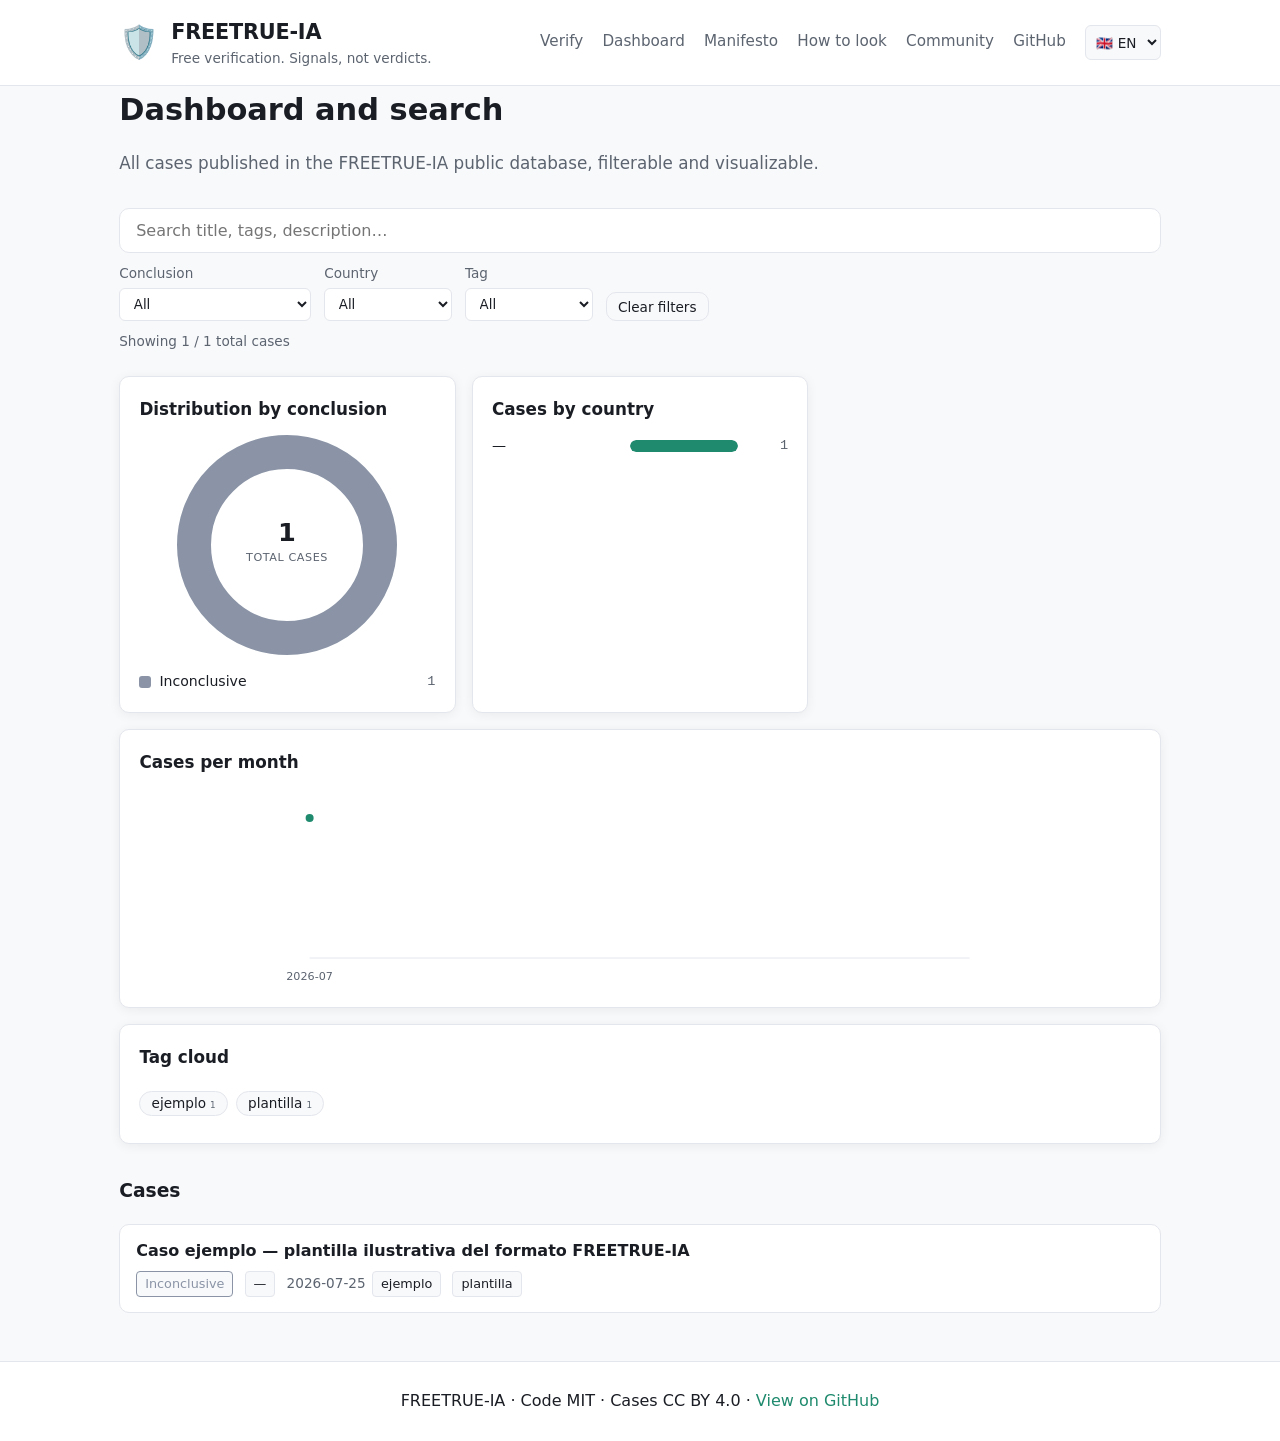
==== panel.html @ 412b9808 "Añade i18n (es/en/ca), traductor, panel con búsqueda, tags y gráficos Multidioma: - js/i18n.js — car" ====
<!DOCTYPE html>
<html lang="es">
<head>
  <meta charset="UTF-8" />
  <meta name="viewport" content="width=device-width, initial-scale=1.0" />
  <title>FREETRUE-IA · Panel</title>
  <link rel="stylesheet" href="css/style.css" />
  <link rel="icon" href="data:image/svg+xml;utf8,<svg xmlns='http://www.w3.org/2000/svg' viewBox='0 0 100 100'><text y='.9em' font-size='90'>📊</text></svg>" />
</head>
<body>
  <header class="site-header">
    <div class="container header-inner">
      <div class="brand">
        <span class="brand-mark" aria-hidden="true">🛡️</span>
        <div>
          <h1>FREETRUE-IA</h1>
          <p class="tagline" data-i18n="meta.tagline">Verificación libre. Señales, no veredictos.</p>
        </div>
      </div>
      <nav class="site-nav">
        <a href="index.html" data-i18n="nav.verify">Verificar</a>
        <a href="panel.html" data-i18n="nav.panel">Panel</a>
        <a href="MANIFIESTO.md" data-i18n="nav.manifesto">Manifiesto</a>
        <a href="docs/como-mirar.md" data-i18n="nav.howto">Cómo mirar</a>
        <a href="docs/comunidad.md" data-i18n="nav.community">Comunidad</a>
        <a href="https://github.com/JFSAINTS/FREETRUE-IA" target="_blank" rel="noopener" data-i18n="nav.github">GitHub</a>
        <select id="lang-switcher" class="lang-switcher" aria-label="Idioma">
          <option value="es">🇪🇸 ES</option>
          <option value="en">🇬🇧 EN</option>
          <option value="ca">🇪🇦 CA</option>
        </select>
      </nav>
    </div>
  </header>

  <main class="container">

    <section class="intro">
      <h2 data-i18n="panel.title">Panel de estadísticas y buscador</h2>
      <p class="muted" data-i18n="panel.subtitle">Todos los casos publicados en la base pública de FREETRUE-IA.</p>
    </section>

    <section class="panel-filters">
      <input type="search" id="q" class="search-input" data-i18n-placeholder="panel.search" placeholder="Buscar…" />
      <div class="filter-row">
        <label>
          <span data-i18n="panel.filter.conclusion">Conclusión</span>
          <select id="f-conclusion"><option value="" data-i18n="panel.filter.all">Todos</option></select>
        </label>
        <label>
          <span data-i18n="panel.filter.country">País</span>
          <select id="f-country"><option value="" data-i18n="panel.filter.all">Todos</option></select>
        </label>
        <label>
          <span data-i18n="panel.filter.tag">Etiqueta</span>
          <select id="f-tag"><option value="" data-i18n="panel.filter.all">Todos</option></select>
        </label>
        <button id="f-reset" class="btn ghost small-btn" data-i18n="panel.filter.reset">Limpiar filtros</button>
      </div>
      <p class="small muted" id="stats-line"></p>
    </section>

    <section class="panel-grid">
      <div class="card">
        <h3 data-i18n="panel.chart.conclusions">Distribución por conclusión</h3>
        <div id="chart-conclusions"></div>
      </div>
      <div class="card">
        <h3 data-i18n="panel.chart.countries">Casos por país</h3>
        <div id="chart-countries"></div>
      </div>
      <div class="card wide">
        <h3 data-i18n="panel.chart.timeline">Casos por mes</h3>
        <div id="chart-timeline"></div>
      </div>
      <div class="card wide">
        <h3 data-i18n="panel.tagcloud">Nube de etiquetas</h3>
        <div id="tagcloud"></div>
      </div>
    </section>

    <section class="panel-results">
      <h3 data-i18n="panel.results">Casos</h3>
      <ul id="results-list" class="case-list"></ul>
    </section>

  </main>

  <footer class="site-footer">
    <div class="container">
      <p>
        <span data-i18n="footer.text">FREETRUE-IA · Código MIT · Casos CC BY 4.0 ·</span>
        <a href="https://github.com/JFSAINTS/FREETRUE-IA" target="_blank" rel="noopener" data-i18n="footer.viewgithub">Ver en GitHub</a>
      </p>
    </div>
  </footer>

  <script type="module" src="js/panel.js"></script>
</body>
</html>
---- css/style.css ----
/* FREETRUE-IA — estilos base */

:root {
  --bg: #0f1115;
  --bg-elevated: #171a21;
  --bg-card: #1c2029;
  --border: #262b36;
  --text: #e6e8ee;
  --text-muted: #9aa1ad;
  --accent: #4fc3a1;
  --accent-hover: #6ed4b6;
  --warn: #f0b429;
  --danger: #f16b6b;
  --radius: 10px;
  --shadow: 0 4px 20px rgba(0,0,0,0.25);
  --mono: ui-monospace, "Cascadia Code", "SF Mono", Menlo, Consolas, monospace;
  --sans: system-ui, -apple-system, "Segoe UI", Roboto, "Helvetica Neue", Arial, sans-serif;
}

@media (prefers-color-scheme: light) {
  :root {
    --bg: #f8f9fb;
    --bg-elevated: #ffffff;
    --bg-card: #ffffff;
    --border: #e3e6ec;
    --text: #1a1d24;
    --text-muted: #5c6470;
    --accent: #1f8a6d;
    --accent-hover: #17715a;
    --shadow: 0 2px 12px rgba(0,0,0,0.06);
  }
}

* { box-sizing: border-box; }
html, body { margin: 0; padding: 0; }
body {
  font-family: var(--sans);
  background: var(--bg);
  color: var(--text);
  line-height: 1.55;
  min-height: 100vh;
  display: flex;
  flex-direction: column;
}

.container { max-width: 1080px; margin: 0 auto; padding: 0 1.2rem; width: 100%; }

/* Header */
.site-header {
  background: var(--bg-elevated);
  border-bottom: 1px solid var(--border);
  padding: 1rem 0;
  position: sticky; top: 0; z-index: 10;
  backdrop-filter: blur(8px);
}
.header-inner { display: flex; justify-content: space-between; align-items: center; gap: 1rem; flex-wrap: wrap; }
.brand { display: flex; align-items: center; gap: 0.75rem; }
.brand-mark { font-size: 2rem; }
.brand h1 { font-size: 1.3rem; margin: 0; letter-spacing: -0.01em; }
.tagline { margin: 0; font-size: 0.85rem; color: var(--text-muted); }
.site-nav { display: flex; gap: 1.2rem; flex-wrap: wrap; }
.site-nav a {
  color: var(--text-muted);
  text-decoration: none;
  font-size: 0.95rem;
  padding: 0.3rem 0;
  border-bottom: 2px solid transparent;
  transition: color 0.15s, border-color 0.15s;
}
.site-nav a:hover { color: var(--accent); border-color: var(--accent); }

/* Main sections */
main { flex: 1; padding: 2rem 0 3rem; }
.intro { margin-bottom: 2rem; }
.intro h2 { font-size: 1.9rem; margin: 0 0 0.6rem; }
.intro p { color: var(--text-muted); max-width: 70ch; font-size: 1.05rem; }

/* Tabs / verifier */
.verifier { margin-bottom: 2.5rem; }
.tabs { display: flex; gap: 0.4rem; margin-bottom: 0.8rem; }
.tab {
  background: transparent; color: var(--text-muted);
  border: 1px solid var(--border); border-bottom: none;
  padding: 0.6rem 1.2rem; font-size: 0.95rem;
  border-radius: var(--radius) var(--radius) 0 0;
  cursor: pointer;
  transition: all 0.15s;
}
.tab.active { background: var(--bg-card); color: var(--text); }
.tab:hover:not(.active) { color: var(--text); }
.tab-panel { display: none; background: var(--bg-card); border: 1px solid var(--border); border-radius: 0 var(--radius) var(--radius) var(--radius); padding: 1.5rem; }
.tab-panel.active { display: block; }

/* Dropzone */
.dropzone {
  display: block; cursor: pointer;
  border: 2px dashed var(--border); border-radius: var(--radius);
  padding: 3rem 1.5rem; text-align: center;
  transition: border-color 0.15s, background 0.15s;
}
.dropzone:hover, .dropzone.hover { border-color: var(--accent); background: rgba(79,195,161,0.05); }
.dropzone-icon { font-size: 2.5rem; display: block; margin-bottom: 0.6rem; }
.dropzone-text { display: block; margin-bottom: 0.4rem; }
.dropzone-note { display: block; font-size: 0.85rem; color: var(--text-muted); }

/* URL form */
.url-form { display: flex; gap: 0.5rem; margin-bottom: 0.6rem; }
.url-form input {
  flex: 1; padding: 0.7rem 0.9rem;
  background: var(--bg); color: var(--text);
  border: 1px solid var(--border); border-radius: var(--radius);
  font-family: var(--mono); font-size: 0.9rem;
}
.url-form input:focus { outline: none; border-color: var(--accent); }
.hint { color: var(--text-muted); font-size: 0.88rem; margin: 0.6rem 0 0; }

/* Buttons */
.btn { border: none; border-radius: var(--radius); padding: 0.7rem 1.2rem; font-size: 0.95rem; cursor: pointer; font-family: inherit; transition: background 0.15s, color 0.15s; }
.btn.primary { background: var(--accent); color: #0f1115; font-weight: 600; }
.btn.primary:hover { background: var(--accent-hover); }
.btn.ghost { background: transparent; color: var(--text); border: 1px solid var(--border); }
.btn.ghost:hover { border-color: var(--accent); color: var(--accent); }

/* Results */
.results { margin-top: 2rem; }
.results-header { display: flex; justify-content: space-between; align-items: center; margin-bottom: 1rem; flex-wrap: wrap; gap: 0.6rem; }
.results-header h2 { margin: 0; font-size: 1.5rem; }

.grid { display: grid; grid-template-columns: repeat(auto-fit, minmax(280px, 1fr)); gap: 1rem; margin-top: 1rem; }

.card {
  background: var(--bg-card);
  border: 1px solid var(--border);
  border-radius: var(--radius);
  padding: 1.2rem;
  box-shadow: var(--shadow);
}
.card.wide { grid-column: 1 / -1; }
.card h3 { margin: 0 0 0.8rem; font-size: 1.05rem; }
.card-body { font-size: 0.94rem; }
.card-body pre { background: var(--bg); padding: 0.7rem; border-radius: 6px; overflow-x: auto; font-size: 0.82rem; margin: 0.4rem 0; font-family: var(--mono); }

/* File summary */
#file-summary { display: flex; gap: 1rem; align-items: center; margin-bottom: 1rem; }
#file-summary .preview { max-width: 120px; max-height: 120px; border-radius: 6px; object-fit: cover; background: var(--bg); }
#file-summary .meta { flex: 1; }
#file-summary .meta strong { display: block; margin-bottom: 0.2rem; word-break: break-all; }
#file-summary .meta span { color: var(--text-muted); font-size: 0.88rem; display: block; }

/* Reverse search links */
.reverse-links { display: grid; grid-template-columns: repeat(auto-fit, minmax(150px, 1fr)); gap: 0.6rem; margin-top: 0.8rem; }
.reverse-links a {
  display: block; padding: 0.7rem 0.9rem;
  background: var(--bg); border: 1px solid var(--border);
  border-radius: 6px; text-align: center;
  color: var(--text); text-decoration: none;
  transition: all 0.15s;
}
.reverse-links a:hover { border-color: var(--accent); color: var(--accent); }
.reverse-links a small { display: block; color: var(--text-muted); font-size: 0.75rem; margin-top: 0.2rem; }

/* Language switcher */
.lang-switcher {
  background: var(--bg); color: var(--text);
  border: 1px solid var(--border); border-radius: 6px;
  padding: 0.25rem 0.4rem; font-size: 0.85rem; font-family: inherit;
  cursor: pointer;
}
.lang-switcher:focus { outline: none; border-color: var(--accent); }

/* Translate button + claim actions */
.claim-actions { display: flex; gap: 0.6rem; align-items: center; flex-wrap: wrap; margin: 0.6rem 0; }
.small-btn { padding: 0.35rem 0.7rem; font-size: 0.85rem; display: inline-flex; text-decoration: none; align-items: center; }
.tag-suggestions { display: flex; gap: 0.35rem; align-items: center; flex-wrap: wrap; }
.tag-chip {
  display: inline-flex; align-items: baseline; gap: 0.25rem;
  background: var(--bg); color: var(--text);
  border: 1px solid var(--border); border-radius: 999px;
  padding: 0.25rem 0.7rem; font-family: inherit; font-size: 0.85rem;
  cursor: pointer; transition: all 0.15s;
}
.tag-chip:hover { border-color: var(--accent); color: var(--accent); }
.tag-chip.mini { padding: 0.15rem 0.55rem; font-size: 0.8rem; }
.tag-chip sup { font-size: 0.65em; color: var(--text-muted); }

/* Panel page */
.panel-filters { margin-bottom: 1.5rem; }
.search-input {
  width: 100%; padding: 0.75rem 1rem;
  background: var(--bg-card); color: var(--text);
  border: 1px solid var(--border); border-radius: var(--radius);
  font-family: inherit; font-size: 1rem;
}
.search-input:focus { outline: none; border-color: var(--accent); }
.filter-row { display: flex; gap: 0.8rem; margin-top: 0.6rem; flex-wrap: wrap; align-items: end; }
.filter-row label { display: flex; flex-direction: column; gap: 0.25rem; font-size: 0.85rem; color: var(--text-muted); }
.filter-row select {
  background: var(--bg-card); color: var(--text);
  border: 1px solid var(--border); border-radius: 6px;
  padding: 0.45rem 0.6rem; font-family: inherit; min-width: 8rem;
}
.filter-row select:focus { outline: none; border-color: var(--accent); }
#stats-line { margin-top: 0.6rem; }

.panel-grid { display: grid; grid-template-columns: repeat(auto-fit, minmax(300px, 1fr)); gap: 1rem; margin-bottom: 2rem; }
.panel-grid .card.wide { grid-column: 1 / -1; }

/* Charts */
.chart-wrap { display: flex; flex-direction: column; align-items: center; gap: 1rem; }
.chart-wrap.wide { align-items: stretch; }
.donut { display: block; margin: 0 auto; }
.donut-num { font-size: 1.6rem; font-weight: 700; fill: var(--text); font-family: var(--sans); }
.donut-lbl { font-size: 0.7rem; fill: var(--text-muted); font-family: var(--sans); text-transform: uppercase; letter-spacing: 0.05em; }
.chart-legend { list-style: none; padding: 0; margin: 0; display: flex; flex-direction: column; gap: 0.3rem; width: 100%; }
.chart-legend li { display: flex; align-items: center; gap: 0.5rem; font-size: 0.88rem; }
.chart-legend .swatch { width: 12px; height: 12px; border-radius: 3px; flex-shrink: 0; }
.chart-legend .lg-label { flex: 1; }
.chart-legend .lg-value { font-family: var(--mono); color: var(--text-muted); font-size: 0.85rem; }
.hbars { list-style: none; padding: 0; margin: 0; display: flex; flex-direction: column; gap: 0.45rem; }
.hbars li { display: grid; grid-template-columns: 8rem 1fr 2.5rem; align-items: center; gap: 0.6rem; font-size: 0.88rem; }
.hb-label { white-space: nowrap; overflow: hidden; text-overflow: ellipsis; }
.hb-track { background: var(--bg); border-radius: 999px; height: 12px; overflow: hidden; }
.hb-fill { display: block; height: 100%; border-radius: 999px; transition: width 0.3s; }
.hb-value { font-family: var(--mono); font-size: 0.85rem; color: var(--text-muted); text-align: right; }
.line-chart .axis-lbl { fill: var(--text-muted); font-size: 0.7rem; font-family: var(--sans); }

/* Tag cloud */
.tag-cloud { display: flex; flex-wrap: wrap; gap: 0.5rem; align-items: baseline; padding: 0.5rem 0; }
.tag-cloud .tag-chip { line-height: 1.1; }

/* Case list */
.case-list { list-style: none; padding: 0; margin: 0; display: flex; flex-direction: column; gap: 0.8rem; }
.case-list li { background: var(--bg-card); border: 1px solid var(--border); border-radius: var(--radius); padding: 0.9rem 1rem; }
.case-list a { color: var(--text); text-decoration: none; }
.case-list a:hover strong { color: var(--accent); }
.case-meta { display: flex; flex-wrap: wrap; gap: 0.4rem; margin-top: 0.4rem; align-items: center; }

/* Community form */
#community-form input[type="text"],
#community-form input[type="url"],
#community-form select,
#community-form textarea {
  width: 100%;
  background: var(--bg); color: var(--text);
  border: 1px solid var(--border); border-radius: var(--radius);
  padding: 0.55rem 0.75rem; font-family: inherit; font-size: 0.94rem;
  line-height: 1.45;
}
#community-form textarea { resize: vertical; }
#community-form input:focus,
#community-form select:focus,
#community-form textarea:focus { outline: none; border-color: var(--accent); }
.two-col { display: grid; grid-template-columns: 1fr 1fr; gap: 0.8rem; }
@media (max-width: 640px) { .two-col { grid-template-columns: 1fr; } }
.community-actions { display: flex; gap: 0.5rem; flex-wrap: wrap; margin-top: 1rem; }

/* News context card */
.news-controls { display: flex; gap: 0.6rem; align-items: center; margin: 0.8rem 0; flex-wrap: wrap; }
.label-block { display: block; margin: 0.9rem 0 0.3rem; font-size: 0.9rem; color: var(--text-muted); }
#claim-input {
  width: 100%; min-height: 4.5rem; resize: vertical;
  background: var(--bg); color: var(--text);
  border: 1px solid var(--border); border-radius: var(--radius);
  padding: 0.6rem 0.8rem; font-family: inherit; font-size: 0.95rem;
  line-height: 1.5;
}
#claim-input:focus { outline: none; border-color: var(--accent); }
.subhead { margin: 1rem 0 0.4rem; font-size: 0.95rem; color: var(--text-muted); font-weight: 600; }
#page-metadata { margin-top: 0.8rem; padding: 0.6rem; background: var(--bg); border-radius: 6px; }

/* Checklist */
.checklist { list-style: none; padding: 0; margin: 0; }
.checklist li {
  padding: 0.6rem 0.4rem 0.6rem 2rem;
  border-bottom: 1px solid var(--border);
  position: relative;
}
.checklist li:last-child { border-bottom: none; }
.checklist li::before {
  content: "◻"; position: absolute; left: 0.4rem; top: 0.5rem;
  color: var(--text-muted); font-size: 1.2rem;
}
.checklist li strong { display: block; margin-bottom: 0.2rem; }
.checklist li span { color: var(--text-muted); font-size: 0.88rem; }

/* Utility */
.muted { color: var(--text-muted); }
.small { font-size: 0.85rem; }
.mono { font-family: var(--mono); font-size: 0.85rem; word-break: break-all; }
.tag { display: inline-block; padding: 0.15rem 0.5rem; background: var(--bg); border: 1px solid var(--border); border-radius: 4px; font-size: 0.8rem; margin-right: 0.3rem; }
.tag.ok { color: var(--accent); border-color: var(--accent); }
.tag.warn { color: var(--warn); border-color: var(--warn); }
.tag.danger { color: var(--danger); border-color: var(--danger); }

.disclaimer {
  background: rgba(240, 180, 41, 0.08);
  border: 1px solid rgba(240, 180, 41, 0.3);
  border-radius: var(--radius);
  padding: 1rem;
  margin-top: 1.5rem;
  font-size: 0.92rem;
}

/* Pillars */
.pillars { margin-top: 3rem; }
.pillars h2 { font-size: 1.4rem; margin-bottom: 0.8rem; }
.pillar { background: var(--bg-card); border: 1px solid var(--border); border-radius: var(--radius); padding: 1.2rem; }
.pillar h3 { margin: 0 0 0.5rem; font-size: 1rem; color: var(--accent); }
.pillar p { margin: 0; color: var(--text-muted); font-size: 0.92rem; }

/* Footer */
.site-footer { border-top: 1px solid var(--border); padding: 1.5rem 0; margin-top: 3rem; background: var(--bg-elevated); }
.site-footer p { margin: 0.2rem 0; text-align: center; }
.site-footer a { color: var(--accent); text-decoration: none; }
.site-footer a:hover { text-decoration: underline; }

/* Responsive */
@media (max-width: 640px) {
  .brand h1 { font-size: 1.1rem; }
  .tagline { font-size: 0.78rem; }
  .site-nav { gap: 0.8rem; font-size: 0.9rem; }
  .intro h2 { font-size: 1.4rem; }
  .url-form { flex-direction: column; }
  #file-summary { flex-direction: column; align-items: flex-start; }
}
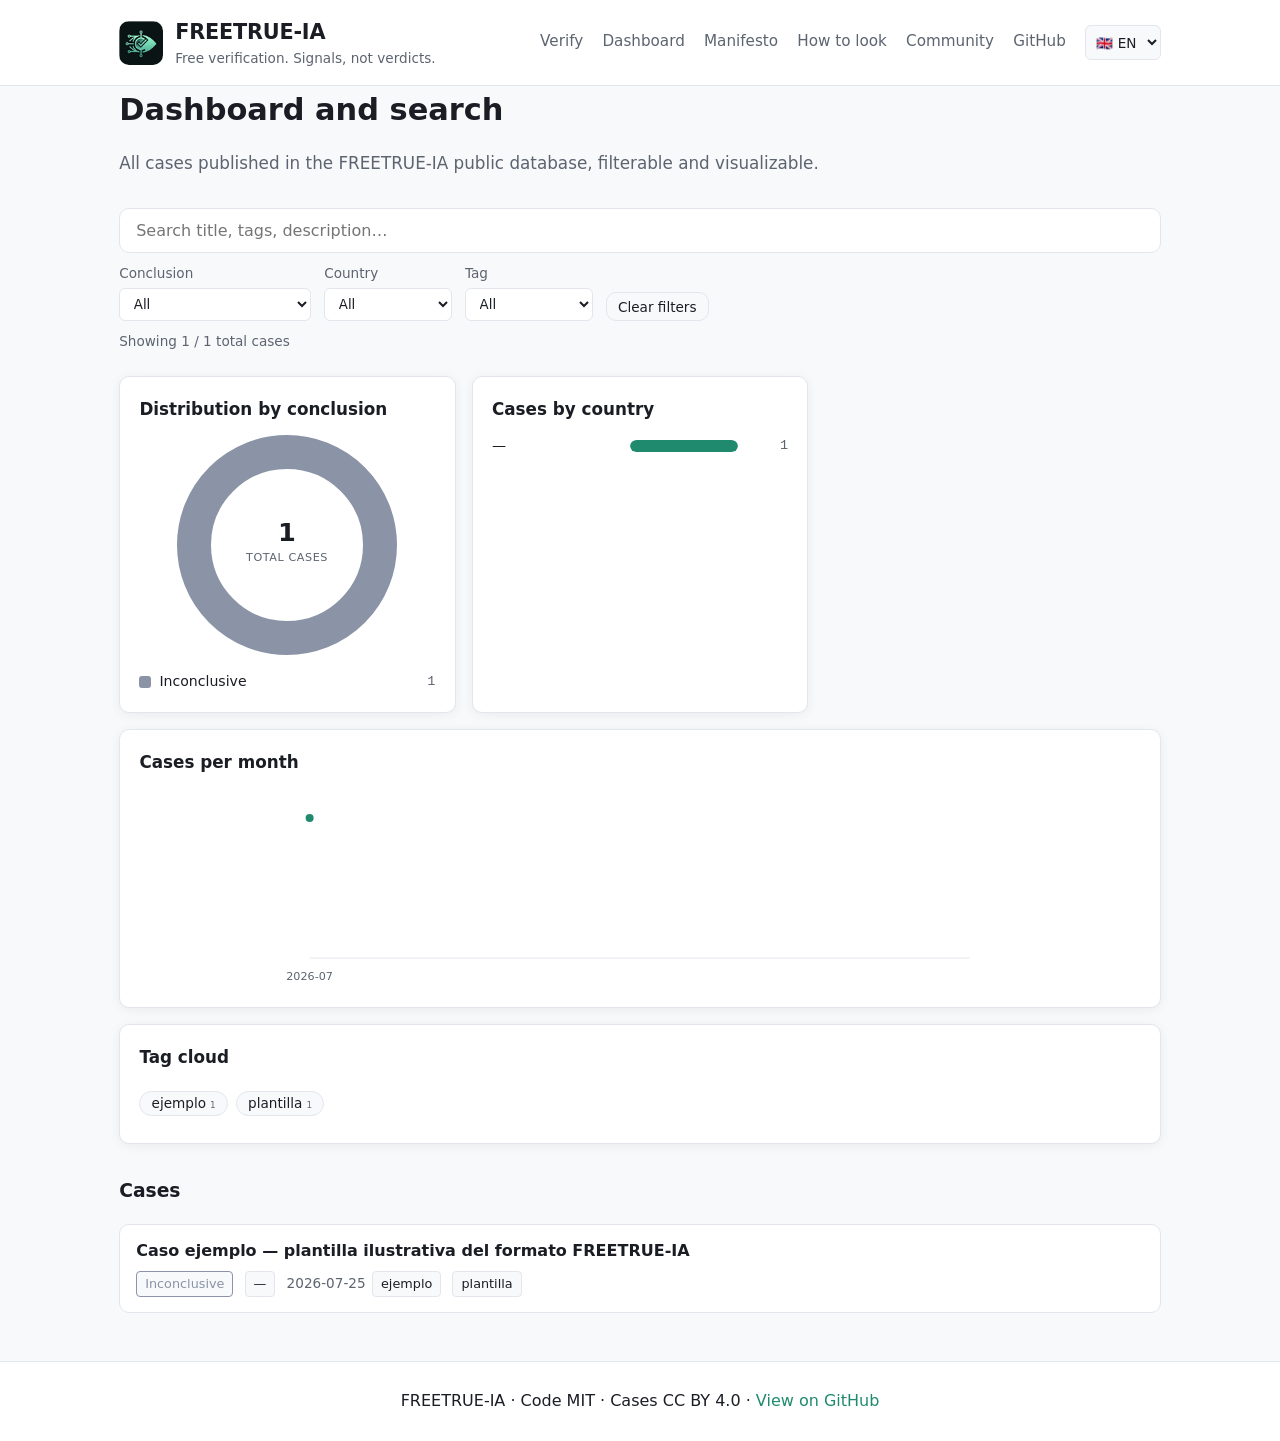
==== commit 86703aeb: "Añade el logo oficial del proyecto Logo aportado por el autor: ojo (mirar/verificar) + circuito digi" ====
--- a/panel.html
+++ b/panel.html
@@ -5,13 +5,14 @@
   <meta name="viewport" content="width=device-width, initial-scale=1.0" />
   <title>FREETRUE-IA · Panel</title>
   <link rel="stylesheet" href="css/style.css" />
-  <link rel="icon" href="data:image/svg+xml;utf8,<svg xmlns='http://www.w3.org/2000/svg' viewBox='0 0 100 100'><text y='.9em' font-size='90'>📊</text></svg>" />
+  <link rel="icon" type="image/png" href="assets/logo-64.png" />
+  <link rel="apple-touch-icon" href="assets/logo-512.png" />
 </head>
 <body>
   <header class="site-header">
     <div class="container header-inner">
       <div class="brand">
-        <span class="brand-mark" aria-hidden="true">🛡️</span>
+        <img class="brand-mark" src="assets/logo-64.png" alt="" aria-hidden="true" />
         <div>
           <h1>FREETRUE-IA</h1>
           <p class="tagline" data-i18n="meta.tagline">Verificación libre. Señales, no veredictos.</p>
@@ -20,9 +21,9 @@
       <nav class="site-nav">
         <a href="index.html" data-i18n="nav.verify">Verificar</a>
         <a href="panel.html" data-i18n="nav.panel">Panel</a>
-        <a href="MANIFIESTO.md" data-i18n="nav.manifesto">Manifiesto</a>
-        <a href="docs/como-mirar.md" data-i18n="nav.howto">Cómo mirar</a>
-        <a href="docs/comunidad.md" data-i18n="nav.community">Comunidad</a>
+        <a href="https://github.com/JFSAINTS/FREETRUE-IA/blob/main/MANIFIESTO.md" target="_blank" rel="noopener" data-i18n="nav.manifesto">Manifiesto</a>
+        <a href="https://github.com/JFSAINTS/FREETRUE-IA/blob/main/docs/como-mirar.md" target="_blank" rel="noopener" data-i18n="nav.howto">Cómo mirar</a>
+        <a href="https://github.com/JFSAINTS/FREETRUE-IA/blob/main/docs/comunidad.md" target="_blank" rel="noopener" data-i18n="nav.community">Comunidad</a>
         <a href="https://github.com/JFSAINTS/FREETRUE-IA" target="_blank" rel="noopener" data-i18n="nav.github">GitHub</a>
         <select id="lang-switcher" class="lang-switcher" aria-label="Idioma">
           <option value="es">🇪🇸 ES</option>
--- a/css/style.css
+++ b/css/style.css
@@ -55,7 +55,7 @@
 }
 .header-inner { display: flex; justify-content: space-between; align-items: center; gap: 1rem; flex-wrap: wrap; }
 .brand { display: flex; align-items: center; gap: 0.75rem; }
-.brand-mark { font-size: 2rem; }
+.brand-mark { font-size: 2rem; width: 44px; height: 44px; border-radius: 10px; display: block; }
 .brand h1 { font-size: 1.3rem; margin: 0; letter-spacing: -0.01em; }
 .tagline { margin: 0; font-size: 0.85rem; color: var(--text-muted); }
 .site-nav { display: flex; gap: 1.2rem; flex-wrap: wrap; }
@@ -158,6 +158,56 @@
 }
 .reverse-links a:hover { border-color: var(--accent); color: var(--accent); }
 .reverse-links a small { display: block; color: var(--text-muted); font-size: 0.75rem; margin-top: 0.2rem; }
+
+/* Verdict semáforo */
+.verdict-card {
+  border-left: 6px solid var(--text-muted);
+  padding: 1.4rem 1.4rem 1.2rem;
+  margin: 1rem 0 1.2rem;
+  transition: border-color 0.3s;
+}
+.verdict-card[data-state="green"]  { border-left-color: #4fc3a1; }
+.verdict-card[data-state="yellow"] { border-left-color: #f0b429; }
+.verdict-card[data-state="red"]    { border-left-color: #f16b6b; }
+
+.verdict-header { display: flex; gap: 1rem; align-items: center; margin-bottom: 1rem; }
+.verdict-light { font-size: 3rem; line-height: 1; flex-shrink: 0; filter: drop-shadow(0 2px 4px rgba(0,0,0,0.15)); }
+.verdict-info h3 { margin: 0; font-size: 0.85rem; text-transform: uppercase; letter-spacing: 0.06em; color: var(--text-muted); font-weight: 600; }
+.verdict-state { margin: 0.15rem 0 0.25rem; font-size: 1.35rem; font-weight: 700; }
+.verdict-card[data-state="green"]  .verdict-state { color: #4fc3a1; }
+.verdict-card[data-state="yellow"] .verdict-state { color: #f0b429; }
+.verdict-card[data-state="red"]    .verdict-state { color: #f16b6b; }
+#verdict-reason { margin: 0.2rem 0 0; }
+
+.verdict-body { border-top: 1px solid var(--border); padding-top: 1rem; }
+.verdict-buttons { display: grid; grid-template-columns: repeat(3, 1fr); gap: 0.6rem; margin: 0.6rem 0 0.4rem; }
+@media (max-width: 640px) { .verdict-buttons { grid-template-columns: 1fr; } }
+
+.v-btn {
+  background: var(--bg); color: var(--text);
+  border: 2px solid var(--border); border-radius: var(--radius);
+  padding: 0.9rem 0.8rem; cursor: pointer; font-family: inherit;
+  display: flex; flex-direction: column; align-items: center; gap: 0.35rem;
+  transition: all 0.15s;
+}
+.v-btn:hover { transform: translateY(-1px); }
+.v-emoji { font-size: 1.8rem; line-height: 1; }
+.v-label { font-size: 0.92rem; font-weight: 600; text-align: center; }
+.v-green:hover, .v-green.selected  { border-color: #4fc3a1; background: rgba(79,195,161,0.08); }
+.v-yellow:hover, .v-yellow.selected { border-color: #f0b429; background: rgba(240,180,41,0.08); }
+.v-red:hover, .v-red.selected      { border-color: #f16b6b; background: rgba(241,107,107,0.08); }
+.v-btn.selected { box-shadow: 0 0 0 3px rgba(255,255,255,0.05); }
+
+.verdict-detail { margin-top: 0.8rem; padding: 0.8rem; background: rgba(241,107,107,0.06); border: 1px solid rgba(241,107,107,0.3); border-radius: var(--radius); }
+.verdict-detail textarea {
+  width: 100%; margin-top: 0.3rem;
+  background: var(--bg); color: var(--text);
+  border: 1px solid var(--border); border-radius: 6px;
+  padding: 0.55rem 0.75rem; font-family: inherit; font-size: 0.95rem;
+  resize: vertical;
+}
+.verdict-detail textarea:focus { outline: none; border-color: #f16b6b; }
+.verdict-note { margin: 0.8rem 0 0; }
 
 /* Language switcher */
 .lang-switcher {
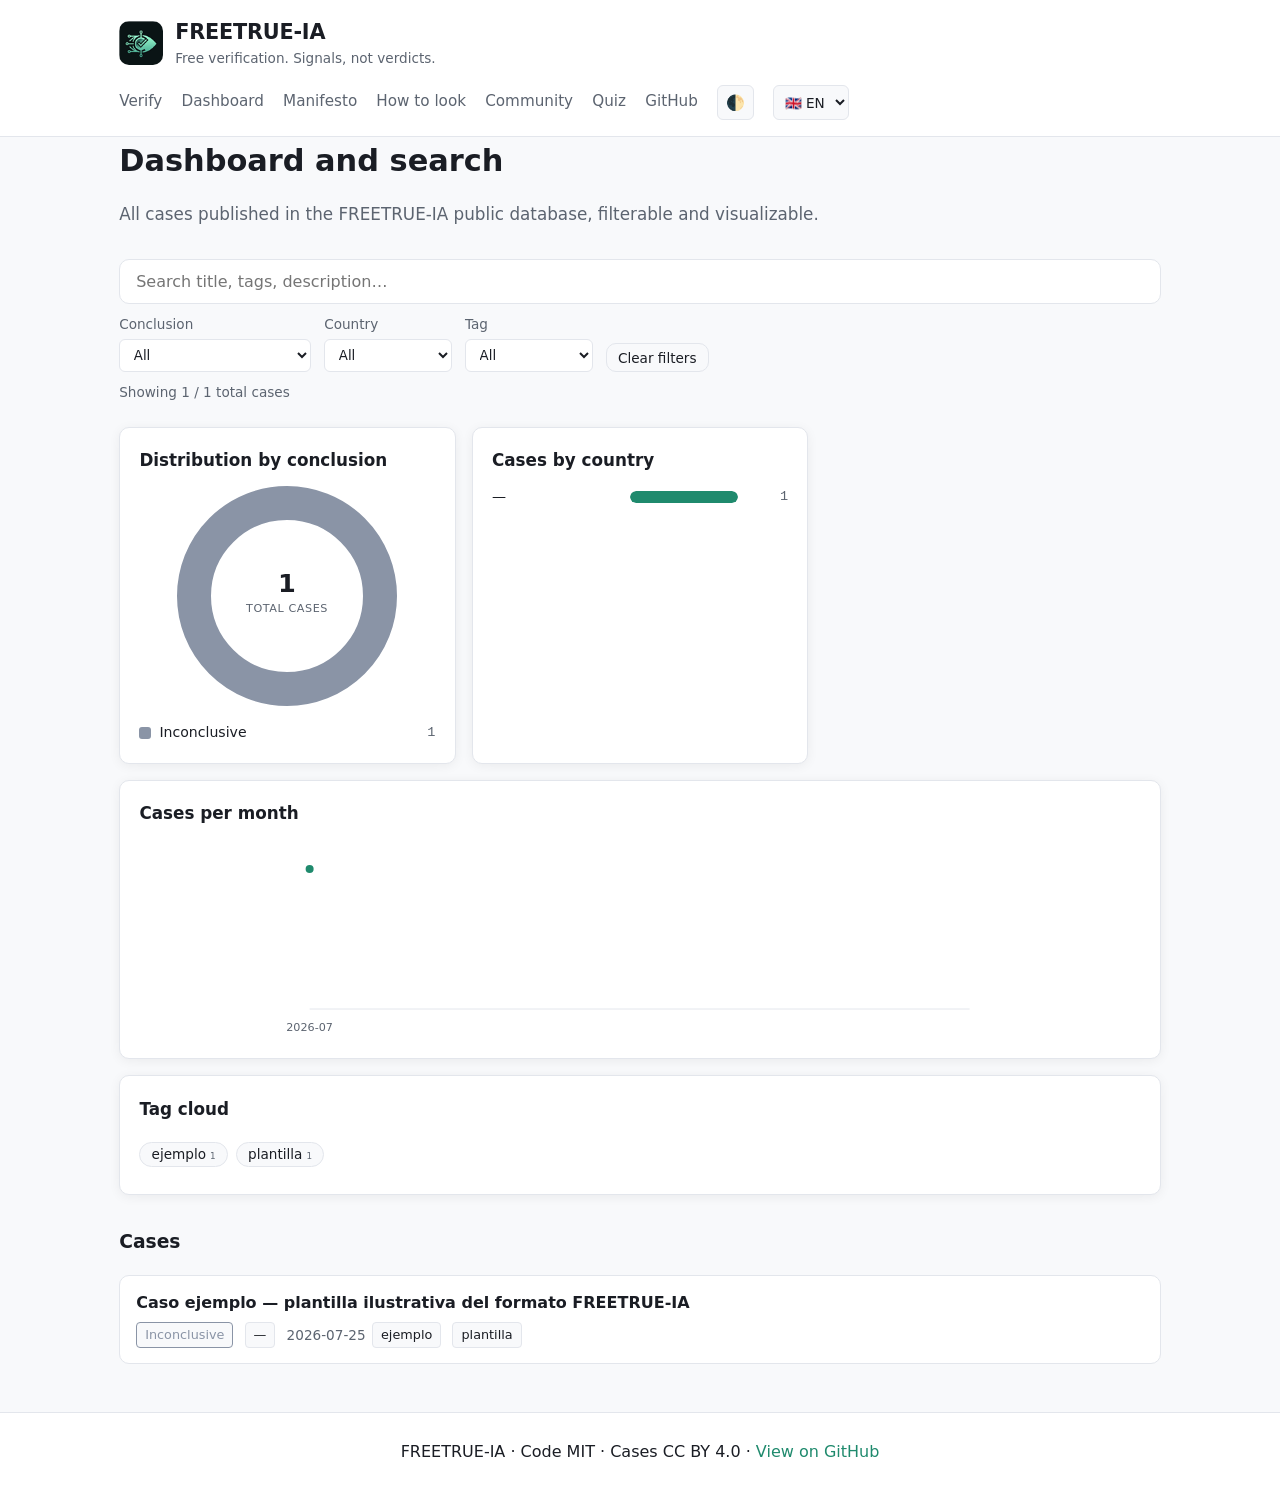
==== commit f7eca183: "Gran ampliación: pHash, frames de vídeo, ELA, C2PA oficial, PWA, quiz y CI Análisis: - js/phash.js —" ====
--- a/panel.html
+++ b/panel.html
@@ -7,6 +7,8 @@
   <link rel="stylesheet" href="css/style.css" />
   <link rel="icon" type="image/png" href="assets/logo-64.png" />
   <link rel="apple-touch-icon" href="assets/logo-512.png" />
+  <link rel="manifest" href="manifest.webmanifest" />
+  <meta name="theme-color" content="#0c1614" />
 </head>
 <body>
   <header class="site-header">
@@ -24,7 +26,9 @@
         <a href="https://github.com/JFSAINTS/FREETRUE-IA/blob/main/MANIFIESTO.md" target="_blank" rel="noopener" data-i18n="nav.manifesto">Manifiesto</a>
         <a href="https://github.com/JFSAINTS/FREETRUE-IA/blob/main/docs/como-mirar.md" target="_blank" rel="noopener" data-i18n="nav.howto">Cómo mirar</a>
         <a href="https://github.com/JFSAINTS/FREETRUE-IA/blob/main/docs/comunidad.md" target="_blank" rel="noopener" data-i18n="nav.community">Comunidad</a>
+        <a href="quiz.html" data-i18n="nav.quiz">Quiz</a>
         <a href="https://github.com/JFSAINTS/FREETRUE-IA" target="_blank" rel="noopener" data-i18n="nav.github">GitHub</a>
+        <button id="theme-toggle" class="theme-toggle" type="button" aria-label="Cambiar tema">🌓</button>
         <select id="lang-switcher" class="lang-switcher" aria-label="Idioma">
           <option value="es">🇪🇸 ES</option>
           <option value="en">🇬🇧 EN</option>
--- a/css/style.css
+++ b/css/style.css
@@ -18,7 +18,7 @@
 }
 
 @media (prefers-color-scheme: light) {
-  :root {
+  :root:not([data-theme="dark"]) {
     --bg: #f8f9fb;
     --bg-elevated: #ffffff;
     --bg-card: #ffffff;
@@ -29,6 +29,19 @@
     --accent-hover: #17715a;
     --shadow: 0 2px 12px rgba(0,0,0,0.06);
   }
+}
+
+/* Toggle manual: [data-theme] fija el tema ignorando el sistema */
+:root[data-theme="light"] {
+  --bg: #f8f9fb;
+  --bg-elevated: #ffffff;
+  --bg-card: #ffffff;
+  --border: #e3e6ec;
+  --text: #1a1d24;
+  --text-muted: #5c6470;
+  --accent: #1f8a6d;
+  --accent-hover: #17715a;
+  --shadow: 0 2px 12px rgba(0,0,0,0.06);
 }
 
 * { box-sizing: border-box; }
@@ -158,6 +171,80 @@
 }
 .reverse-links a:hover { border-color: var(--accent); color: var(--accent); }
 .reverse-links a small { display: block; color: var(--text-muted); font-size: 0.75rem; margin-top: 0.2rem; }
+
+/* Theme toggle */
+.theme-toggle {
+  background: var(--bg); color: var(--text);
+  border: 1px solid var(--border); border-radius: 6px;
+  padding: 0.25rem 0.5rem; font-size: 0.95rem; cursor: pointer;
+  line-height: 1.2;
+}
+.theme-toggle:hover { border-color: var(--accent); }
+
+/* Results actions */
+.results-actions { display: flex; gap: 0.5rem; flex-wrap: wrap; }
+
+/* Shared report banner */
+.shared-banner {
+  background: rgba(79,195,161,0.08);
+  border: 1px solid rgba(79,195,161,0.35);
+  border-radius: var(--radius);
+  padding: 0.8rem 1rem;
+  margin-bottom: 1rem;
+  font-size: 0.92rem;
+}
+
+/* ELA */
+.ela-result { display: grid; grid-template-columns: 1fr 1fr; gap: 0.8rem; margin-top: 0.8rem; }
+@media (max-width: 640px) { .ela-result { grid-template-columns: 1fr; } }
+.ela-result img { max-width: 100%; border-radius: 6px; border: 1px solid var(--border); display: block; }
+
+/* Frames strip */
+.frames-strip { display: grid; grid-template-columns: repeat(auto-fill, minmax(170px, 1fr)); gap: 0.8rem; margin-top: 0.8rem; }
+.frame-item { background: var(--bg); border: 1px solid var(--border); border-radius: 6px; padding: 0.5rem; }
+.frame-item img { width: 100%; border-radius: 4px; display: block; }
+.frame-item .frame-meta { font-size: 0.78rem; color: var(--text-muted); margin: 0.35rem 0; }
+.frame-item .frame-actions { display: flex; gap: 0.35rem; flex-wrap: wrap; }
+.frame-item .frame-actions a, .frame-item .frame-actions button {
+  font-size: 0.78rem; padding: 0.25rem 0.5rem;
+  background: var(--bg-card); color: var(--text);
+  border: 1px solid var(--border); border-radius: 4px;
+  cursor: pointer; text-decoration: none; font-family: inherit;
+}
+.frame-item .frame-actions a:hover, .frame-item .frame-actions button:hover { border-color: var(--accent); color: var(--accent); }
+
+/* Quiz */
+.quiz-area { max-width: 720px; margin: 0 auto; }
+.quiz-options { display: flex; flex-direction: column; gap: 0.55rem; margin: 1rem 0; }
+.quiz-opt {
+  text-align: left; padding: 0.8rem 1rem;
+  background: var(--bg); color: var(--text);
+  border: 2px solid var(--border); border-radius: var(--radius);
+  cursor: pointer; font-family: inherit; font-size: 0.95rem;
+  transition: all 0.15s;
+}
+.quiz-opt:hover:not(:disabled) { border-color: var(--accent); }
+.quiz-opt.selected { border-color: var(--accent); background: rgba(79,195,161,0.07); }
+.quiz-opt.correct { border-color: #4fc3a1; background: rgba(79,195,161,0.12); }
+.quiz-opt.incorrect { border-color: #f16b6b; background: rgba(241,107,107,0.1); }
+.quiz-opt:disabled { cursor: default; opacity: 0.9; }
+.quiz-feedback { padding: 0.8rem 1rem; border-radius: var(--radius); margin-bottom: 0.8rem; font-size: 0.93rem; }
+.quiz-feedback.ok { background: rgba(79,195,161,0.1); border: 1px solid rgba(79,195,161,0.35); }
+.quiz-feedback.ko { background: rgba(241,107,107,0.08); border: 1px solid rgba(241,107,107,0.3); }
+.quiz-actions { display: flex; gap: 0.6rem; flex-wrap: wrap; }
+
+/* Impresión: informe limpio en papel/PDF */
+@media print {
+  .site-header, .site-footer, .verifier, .intro, .pillars,
+  .results-actions, .verdict-buttons, .verdict-note, .news-controls,
+  .claim-actions, #card-community, .community-actions, #news-links,
+  .tab-panel, .tabs, #shared-banner { display: none !important; }
+  body { background: #fff; color: #000; }
+  .card, .verdict-card { box-shadow: none; border: 1px solid #ccc; break-inside: avoid; }
+  .results { margin: 0; }
+  a { color: #000; text-decoration: none; }
+  details { open: true; }
+}
 
 /* Verdict semáforo */
 .verdict-card {
